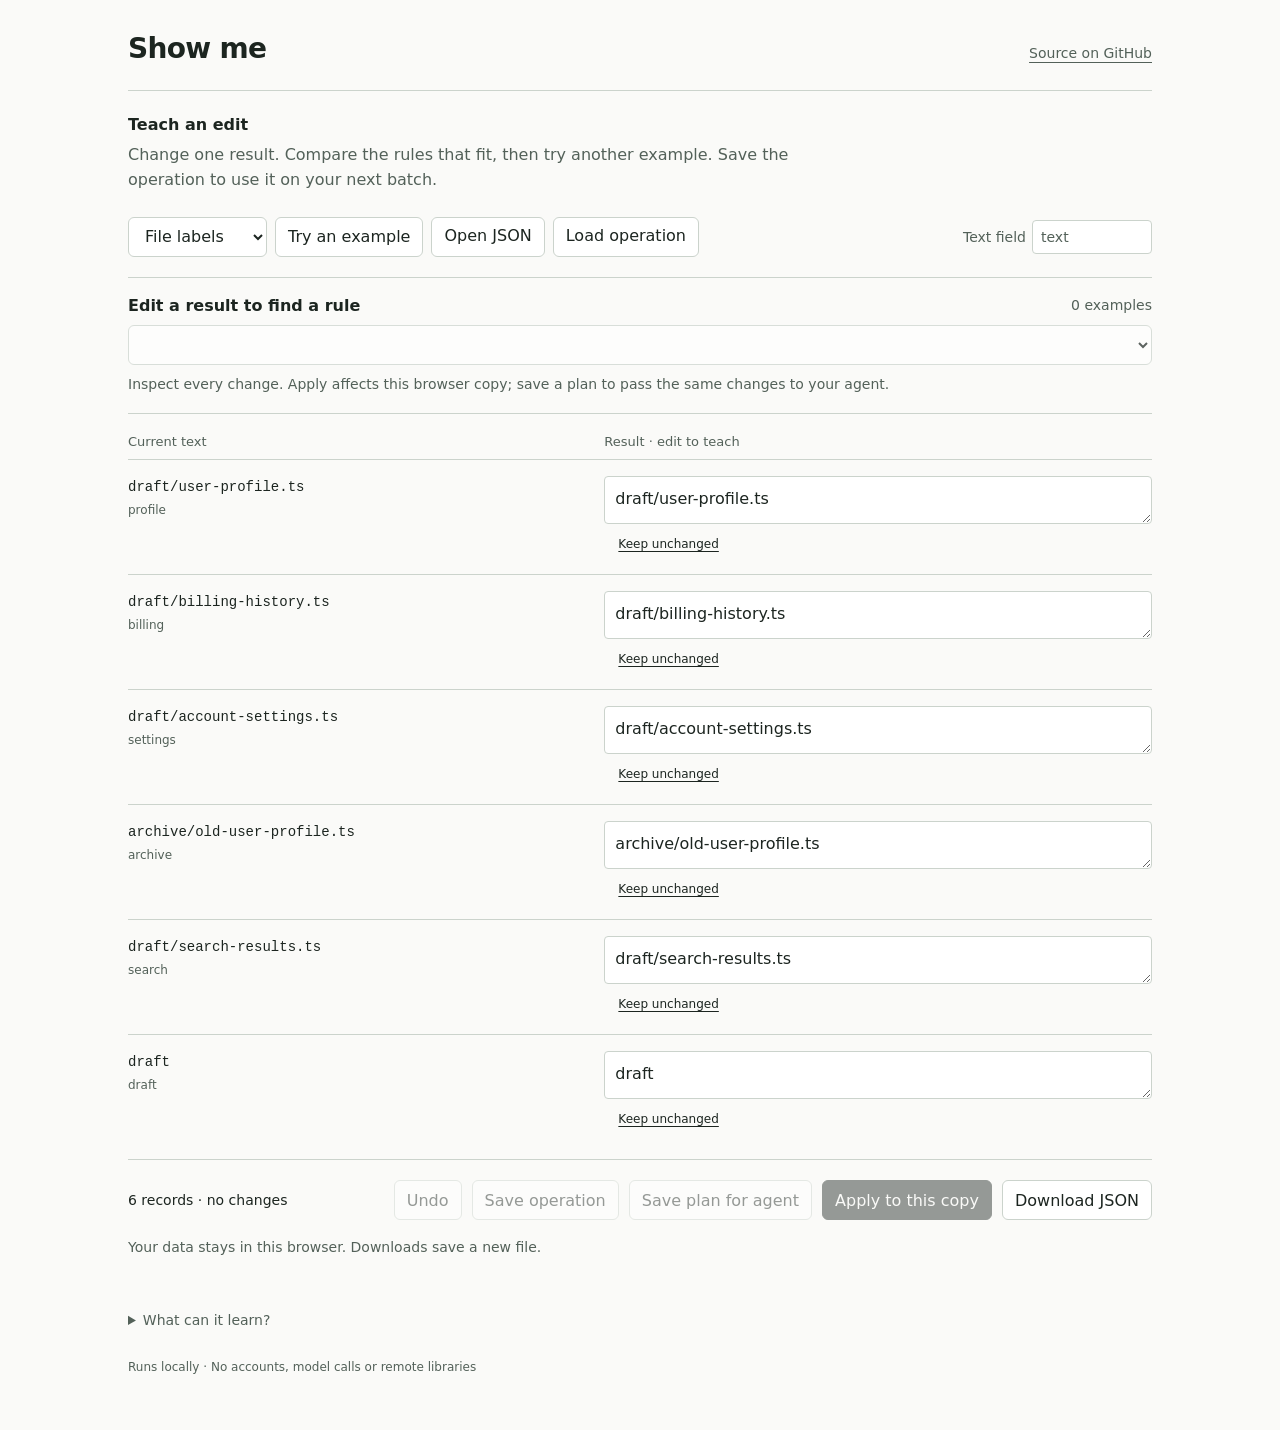
==== docs/operations.html @ 8b604f87 "Center show-me on interaction in the conversation" ====
<!doctype html>
<html lang="en">
<head>
<meta charset="utf-8">
<meta name="viewport" content="width=device-width,initial-scale=1">
<meta http-equiv="Content-Security-Policy" content="default-src 'none'; script-src 'unsafe-inline'; style-src 'unsafe-inline'; img-src data:; connect-src 'none'; base-uri 'none'; form-action 'none'">
<meta name="referrer" content="no-referrer">
<title>Show me · Teach an edit</title>
<style>
:root{color-scheme:light dark;--bg:light-dark(#fafaf8,#181a18);--fg:light-dark(#1c2520,#e6ebe6);--muted:light-dark(#536159,#a4b2a8);--line:light-dark(#cbd3cc,#424c44);--surface:light-dark(#fff,#202620);--accent:light-dark(#166742,#8ddbb0);--wash:light-dark(#e8f5ed,#243d2c);--bad:light-dark(#ad2531,#ffadb4);font-family:system-ui,-apple-system,BlinkMacSystemFont,"Segoe UI",sans-serif;font-size:16px;background:var(--bg);color:var(--fg)}
*{box-sizing:border-box}body{margin:0}main{max-width:1080px;margin:auto;padding:32px 28px 56px}header{display:flex;align-items:baseline;justify-content:space-between;gap:20px;padding-bottom:24px;border-bottom:1px solid var(--line)}a{color:inherit;text-underline-offset:4px}header a{font-size:14px;color:var(--muted)}h1{font-size:28px;line-height:1.2;font-weight:600;letter-spacing:-.025em;margin:0}h2{font-size:16px;margin:0;font-weight:600}p{margin:0;line-height:1.6}.intro{padding:24px 0;max-width:70ch}.intro p{color:var(--muted);margin-top:8px}.toolbar{display:flex;flex-wrap:wrap;align-items:center;gap:8px;margin-bottom:20px}button,select,input,textarea{font:inherit;color:inherit}button,select,.file-label{min-height:40px;border:1px solid var(--line);background:var(--surface);border-radius:6px;padding:8px 12px;cursor:pointer}button:hover,.file-label:hover{border-color:var(--accent)}button:disabled{opacity:.45;cursor:default}button:focus-visible,select:focus-visible,input:focus-visible,textarea:focus-visible,a:focus-visible,.file-label:focus-within{outline:3px solid var(--accent);outline-offset:3px}button.primary{background:var(--fg);color:var(--bg);border-color:var(--fg)}.quiet{background:transparent}.file-label input{position:absolute;width:1px;height:1px;opacity:0}.field-label{display:flex;gap:6px;align-items:center;margin-left:auto;color:var(--muted);font-size:14px}.field-label input{width:120px;padding:8px;border:1px solid var(--line);border-radius:4px;background:var(--surface)}.rule-area{border-block:1px solid var(--line);padding:18px 0;margin-bottom:20px}.rule-header{display:flex;justify-content:space-between;gap:16px;align-items:center;margin-bottom:10px}.rule-header span{font-size:14px;color:var(--muted)}#rules{width:100%;max-width:100%}#rule-help{font-size:14px;color:var(--muted);margin-top:8px}.table-head,.record{display:grid;grid-template-columns:minmax(0,1fr) minmax(0,1.2fr);gap:20px}.table-head{color:var(--muted);font-size:13px;padding-bottom:10px}.record{padding:16px 0;border-top:1px solid var(--line);align-items:start}.before{white-space:pre-wrap;overflow-wrap:anywhere;font-family:ui-monospace,SFMono-Regular,Consolas,monospace;font-size:14px;line-height:1.6}.record-id{font:12px system-ui;color:var(--muted);display:block;margin-top:4px}.result{min-width:0}.result textarea{width:100%;min-height:48px;resize:vertical;display:block;line-height:1.5;border:1px solid var(--line);border-radius:4px;padding:10px;background:var(--surface)}.result textarea.changed{background:var(--wash);color:var(--accent)}.row-actions{display:flex;gap:14px;align-items:center;margin-top:6px;flex-wrap:wrap}.row-actions button{font-size:12px;min-height:28px;padding:3px 0;border:none;background:none;text-decoration:underline;text-underline-offset:3px}.example-tag{font-size:12px;color:var(--accent)}.bottom{border-top:1px solid var(--line);padding-top:20px;display:flex;flex-wrap:wrap;gap:10px;align-items:center;margin-top:10px}#summary{margin-right:auto;font-size:14px}#status{min-height:48px;margin-top:16px;color:var(--muted);font-size:14px}#status.error{color:var(--bad)}details{margin-top:28px;color:var(--muted);font-size:14px}summary{cursor:pointer}details p{margin-top:8px;max-width:72ch}code{font-family:ui-monospace,monospace}footer{margin-top:32px;color:var(--muted);font-size:12px}::selection{background:var(--accent);color:var(--bg)}@media(max-width:600px){main{padding:20px 16px 40px}header{align-items:center}h1{font-size:24px}.table-head{display:none}.record{grid-template-columns:1fr;gap:10px}.field-label{margin-left:0;width:100%}.toolbar button,.toolbar select,.file-label{min-height:44px}.bottom button{min-height:44px}#summary{width:100%}.rule-header{align-items:start;flex-direction:column;gap:4px}.before{font-size:13px}.row-actions button{min-height:44px}}
#rule-description{display:none;overflow-wrap:anywhere;margin-top:8px;font-size:14px;color:var(--muted)}@media(max-width:600px){#rule-description{display:block}}
</style>
</head>
<body>
<main>
<header><h1>Show me</h1><a href="https://github.com/ninondev/show-me">Source on GitHub</a></header>
<section class="intro"><h2>Teach an edit</h2><p>Change one result. Compare the rules that fit, then try another example. Save the operation to use it on your next batch.</p></section>
<div class="toolbar">
  <select id="demo" aria-label="Example dataset"><option value="files">File labels</option><option value="labels">Draft labels</option></select>
  <button id="example" type="button">Try an example</button>
  <label class="file-label">Open JSON<input type="file" id="data-file" accept=".json,application/json"></label>
  <label class="file-label">Load operation<input type="file" id="recipe-file" accept=".json,application/json"></label>
  <label class="field-label">Text field<input id="field" value="text" aria-label="Text field name"></label>
</div>
<section class="rule-area" aria-label="Operation preview">
  <div class="rule-header"><h2 id="rule-title">Edit a result to find a rule</h2><span id="example-count">0 examples</span></div>
  <select id="rules" aria-label="Choose the operation to preview" disabled><option>No operation yet</option></select>
  <p id="rule-description"></p>
  <p id="rule-help">Preview changes below before applying an operation.</p>
</section>
<div class="table-head" aria-hidden="true"><span>Current text</span><span>Result · edit to teach</span></div>
<section id="records" aria-label="Before and after records"></section>
<div class="bottom">
  <span id="summary" role="status" aria-live="polite">No changes</span>
  <button id="undo" disabled>Undo</button>
  <button id="save-recipe" disabled>Save operation</button>
  <button id="save-plan" disabled>Save plan for agent</button>
  <button id="apply" class="primary" disabled>Apply to this copy</button>
  <button id="download">Download JSON</button>
</div>
<p id="status" role="status" aria-live="polite">Your data stays in this browser. Downloads save a new file.</p>
<details><summary>What can it learn?</summary><p>Literal replacements, prefixes and suffixes, case changes, outer-space trimming, and splitting words on spaces, slashes, underscores, dots or hyphens. It searches these operations locally. Use examples to distinguish rules that produce the same result on one record.</p><p>JSON records need a unique string <code>id</code> and a string in the chosen text field. Other fields are preserved. Limits: 1,000 records, 4,000 characters per text field and 2 MB per file. An exported operation contains its literal replacement text; review it before sharing.</p></details>
<footer>Runs locally · No accounts, model calls or remote libraries</footer>
</main>
<script>/* The browser and CLI share these bounded, deterministic text operations. */
(function (root) {
  'use strict';
  const LIMITS = Object.freeze({rows: 1000, text: 4000, bytes: 2_000_000, examples: 20, recipeBytes: 64_000, planBytes: 12_000_000});
  const own = (object, key) => Object.prototype.hasOwnProperty.call(object, key);
  const fail = message => { throw new Error(message); };
  const exactKeys = (value, keys) => value && typeof value === 'object' && !Array.isArray(value) &&
    Object.keys(value).length === keys.length && keys.every(key => own(value, key));
  const string = value => typeof value === 'string' && value.length <= LIMITS.text && !value.includes('\0');

  function readRows(source, field = 'text') {
    if (typeof source !== 'string' || new TextEncoder().encode(source).length > LIMITS.bytes)
      fail('Use a JSON file smaller than 2 MB.');
    if (!string(field) || !field || ['id', '__proto__', 'constructor', 'prototype'].includes(field))
      fail('Choose a text field other than id.');
    const rows = JSON.parse(source);
    if (!Array.isArray(rows) || !rows.length || rows.length > LIMITS.rows) fail('Use 1 to 1000 records.');
    const ids = new Set();
    for (const row of rows) {
      if (!row || typeof row !== 'object' || Array.isArray(row) || !own(row, 'id') ||
          !string(row.id) || !row.id || ids.has(row.id) || !own(row, field) || !string(row[field]))
        fail('Each record needs a unique string id and a string in the chosen field (up to 4000 characters).');
      ids.add(row.id);
    }
    textSpans(source, field);
    return rows;
  }

  // Locate the editable JSON strings without serializing unrelated values.
  function textSpans(source, field) {
    let at = 0;
    const space = () => { while (/\s/.test(source[at] ?? '') && at < source.length) at++; };
    function quoted() {
      const begin = at++;
      while (at < source.length) {
        if (source[at] === '\\') at += 2;
        else if (source[at++] === '"') break;
      }
      return JSON.parse(source.slice(begin, at));
    }
    function skip() {
      space();
      if (source[at] === '"') { quoted(); return; }
      if (source[at] === '[' || source[at] === '{') {
        const close = source[at++] === '[' ? ']' : '}';
        space();
        while (source[at] !== close) {
          if (source[at] === ',' || source[at] === ':') at++;
          else skip();
          space();
        }
        at++; return;
      }
      while (at < source.length && !/[\s,}\]]/.test(source[at])) at++;
    }
    space(); at++;
    const spans = [];
    space();
    while (source[at] !== ']') {
      at++; space();
      const keys = new Set(); let span;
      while (source[at] !== '}') {
        const key = quoted();
        if (keys.has(key)) fail('Duplicate record keys are not supported.');
        keys.add(key); space(); at++; space();
        const start = at; skip();
        if (key === field) span = {start, end: at};
        space(); if (source[at] === ',') { at++; space(); }
      }
      spans.push(span); at++; space(); if (source[at] === ',') { at++; space(); }
    }
    return spans;
  }

  function writeChanges(source, rows, field, changes) {
    const spans = textSpans(source, field);
    const replacements = new Map(changes.map(change => [change.id, change.after]));
    let output = '', previous = 0;
    for (const [index, row] of rows.entries()) {
      if (!replacements.has(row.id)) continue;
      const {start, end} = spans[index];
      output += source.slice(previous, start) + JSON.stringify(replacements.get(row.id));
      previous = end;
    }
    output += source.slice(previous);
    if (new TextEncoder().encode(output).length > LIMITS.bytes) fail('The result exceeds the 2 MB data limit.');
    return output;
  }

  const cases = ['keep', 'lower', 'upper', 'sentence', 'title'];
  function changeCase(value, mode) {
    if (mode === 'lower') return value.toLowerCase();
    if (mode === 'upper') return value.toUpperCase();
    if (mode === 'sentence') {
      const chars = Array.from(value.toLowerCase());
      return chars.length ? chars[0].toUpperCase() + chars.slice(1).join('') : '';
    }
    if (mode === 'title') return value.toLowerCase().replace(/(^|\s)(\S)/gu, (_, space, char) => space + char.toUpperCase());
    return value;
  }

  function validateRecipe(recipe) {
    if (!exactKeys(recipe, ['schema', 'field', 'operation']) || recipe.schema !== 1 ||
        !string(recipe.field) || !recipe.field || ['id', '__proto__', 'constructor', 'prototype'].includes(recipe.field))
      fail('Invalid recipe.');
    const op = recipe.operation;
    if (!op || typeof op !== 'object') fail('Invalid operation.');
    if (op.kind === 'replace') {
      if (!exactKeys(op, ['kind', 'find', 'with', 'at']) || !string(op.find) || !string(op.with) ||
          !['start', 'end', 'all'].includes(op.at) || (!op.find && op.at === 'all') || op.find === op.with)
        fail('Invalid literal replacement.');
    } else if (op.kind === 'case') {
      if (!exactKeys(op, ['kind', 'mode', 'trim']) || !cases.includes(op.mode) || typeof op.trim !== 'boolean')
        fail('Invalid case operation.');
    } else if (op.kind === 'tokens') {
      if (!exactKeys(op, ['kind', 'dropStart', 'dropEnd', 'join', 'mode']) ||
          !Number.isInteger(op.dropStart) || op.dropStart < 0 || op.dropStart > 8 ||
          !Number.isInteger(op.dropEnd) || op.dropEnd < 0 || op.dropEnd > 8 ||
          ![' ', '-', '_', '.', '/', ''].includes(op.join) || !cases.includes(op.mode))
        fail('Invalid word operation.');
    } else fail('Unknown operation.');
    return recipe;
  }

  function transform(value, operation) {
    const op = operation;
    if (op.kind === 'case') return changeCase(op.trim ? value.trim() : value, op.mode);
    if (op.kind === 'tokens') {
      const parts = value.split(/[\s/_.-]+/u).filter(Boolean);
      if (parts.length <= op.dropStart + op.dropEnd) return value;
      return changeCase(parts.slice(op.dropStart, parts.length - op.dropEnd).join(op.join), op.mode);
    }
    if (op.at === 'start') return value.startsWith(op.find) ? op.with + value.slice(op.find.length) : value;
    if (op.at === 'end') return value.endsWith(op.find) ? value.slice(0, value.length - op.find.length) + op.with : value;
    return value.split(op.find).join(op.with);
  }

  function suggest(rows, examples, field = 'text') {
    readRows(JSON.stringify(rows), field);
    if (!Array.isArray(examples) || examples.length > LIMITS.examples) fail('Use up to 20 example edits.');
    const seen = new Set();
    const pairs = examples.map(example => {
      if (!exactKeys(example, ['id', 'after']) || !string(example.after) || seen.has(example.id)) fail('Invalid example.');
      const row = rows.find(row => row.id === example.id);
      if (!row) fail('An example refers to a missing record.');
      seen.add(example.id);
      return {before: row[field], after: example.after};
    });
    const changed = pairs.find(pair => pair.before !== pair.after);
    if (!changed) return [];
    const candidates = [];
    const add = operation => candidates.push({schema: 1, field, operation});
    const a = Array.from(changed.before), b = Array.from(changed.after);
    let start = 0, end = 0;
    while (start < Math.min(a.length, b.length) && a[start] === b[start]) start++;
    while (end < Math.min(a.length, b.length) - start && a[a.length - 1 - end] === b[b.length - 1 - end]) end++;
    const find = a.slice(start, a.length - end).join('');
    const replacement = b.slice(start, b.length - end).join('');
    if (start === 0) add({kind: 'replace', find, with: replacement, at: 'start'});
    if (end === 0) add({kind: 'replace', find, with: replacement, at: 'end'});
    if (find) add({kind: 'replace', find, with: replacement, at: 'all'});
    for (const trim of [false, true]) for (const mode of cases) add({kind: 'case', mode, trim});
    const length = changed.before.split(/[\s/_.-]+/u).filter(Boolean).length;
    for (let dropStart = 0; dropStart <= Math.min(8, length - 1); dropStart++) {
      for (let dropEnd = 0; dropEnd <= Math.min(8, length - dropStart - 1); dropEnd++) {
        for (const join of [' ', '-', '_', '.', '/', '']) for (const mode of cases)
          add({kind: 'tokens', dropStart, dropEnd, join, mode});
      }
    }
    const keys = new Set();
    return candidates.filter(recipe => {
      const key = JSON.stringify(recipe);
      if (keys.has(key) || !pairs.every(pair => transform(pair.before, recipe.operation) === pair.after)) return false;
      keys.add(key);
      return true;
    }).sort((left, right) => Number(left.operation.kind === 'replace' && left.operation.find === changed.before) -
      Number(right.operation.kind === 'replace' && right.operation.find === changed.before));
  }

  function describe(recipe) {
    validateRecipe(recipe);
    const op = recipe.operation, quote = value => JSON.stringify(value);
    if (op.kind === 'replace') {
      if (!op.find) return `${op.at === 'start' ? 'Add prefix' : 'Add suffix'} ${quote(op.with)}`;
      return `Replace ${quote(op.find)} with ${quote(op.with)} ${op.at === 'all' ? 'everywhere' : 'at the ' + op.at}`;
    }
    const mode = {keep: 'keep case', lower: 'lowercase', upper: 'UPPERCASE', sentence: 'Sentence case', title: 'Title Case'}[op.mode];
    if (op.kind === 'case') return (op.trim ? 'Trim outer spaces; ' : '') + mode;
    return `Split on spaces / _ . -; drop ${op.dropStart} from start and ${op.dropEnd} from end; join with ${quote(op.join)}; ${mode}`;
  }

  function preview(rows, recipe, selected = null) {
    validateRecipe(recipe);
    readRows(JSON.stringify(rows), recipe.field);
    if (selected !== null && (!Array.isArray(selected) || new Set(selected).size !== selected.length ||
        selected.some(id => !rows.some(row => row.id === id)))) fail('Invalid record selection.');
    const ids = selected === null ? null : new Set(selected);
    return rows.map(row => {
      const before = row[recipe.field];
      const after = ids === null || ids.has(row.id) ? transform(before, recipe.operation) : before;
      if (!string(after)) fail('A result exceeds the 4000-character limit.');
      return {id: row.id, before, after};
    }).filter(change => change.before !== change.after);
  }

  async function hash(text) {
    const bytes = await root.crypto.subtle.digest('SHA-256', new TextEncoder().encode(text));
    return Array.from(new Uint8Array(bytes), byte => byte.toString(16).padStart(2, '0')).join('');
  }

  async function makePlan(source, recipe, selected = null) {
    validateRecipe(recipe);
    const rows = readRows(source, recipe.field);
    const changes = preview(rows, recipe, selected);
    if (!changes.length) fail('This operation changes no records.');
    writeChanges(source, rows, recipe.field, changes);
    const plan = {schema: 1, sourceHash: await hash(source), recipe, selected, changes};
    if (new TextEncoder().encode(JSON.stringify(plan, null, 2)).length > LIMITS.planBytes) fail('This plan exceeds the 12 MB plan limit.');
    return plan;
  }

  async function execute(source, plan) {
    if (!exactKeys(plan, ['schema', 'sourceHash', 'recipe', 'selected', 'changes']) || plan.schema !== 1)
      fail('Invalid plan.');
    if (await hash(source) !== plan.sourceHash) fail('The source changed. Preview the operation again.');
    const expected = await makePlan(source, plan.recipe, plan.selected);
    if (JSON.stringify(expected) !== JSON.stringify(plan)) fail('The plan changed. Preview the operation again.');
    const rows = readRows(source, plan.recipe.field);
    return writeChanges(source, rows, plan.recipe.field, plan.changes);
  }

  const api = {LIMITS, readRows, validateRecipe, suggest, describe, preview, hash, makePlan, execute};
  if (typeof module !== 'undefined' && module.exports) module.exports = api;
  else root.ShowMeOperations = api;
})(globalThis);
</script>
<script type="application/json" id="boot">{"source":"[\n  {\"id\":\"profile\",\"text\":\"draft/user-profile.ts\",\"team\":\"accounts\"},\n  {\"id\":\"billing\",\"text\":\"draft/billing-history.ts\",\"team\":\"payments\"},\n  {\"id\":\"settings\",\"text\":\"draft/account-settings.ts\",\"team\":\"accounts\"},\n  {\"id\":\"archive\",\"text\":\"archive/old-user-profile.ts\",\"team\":\"archive\"},\n  {\"id\":\"search\",\"text\":\"draft/search-results.ts\",\"team\":\"search\"},\n  {\"id\":\"draft\",\"text\":\"draft\",\"team\":\"notes\"}\n]\n","field":"text"}</script>
<script>
(() => {
  'use strict';
  const ops = window.ShowMeOperations;
  const $ = id => document.getElementById(id);
  const demos = {
    files: [
      {id:'profile',text:'draft/user-profile.ts',team:'accounts'},
      {id:'billing',text:'draft/billing-history.ts',team:'payments'},
      {id:'settings',text:'draft/account-settings.ts',team:'accounts'},
      {id:'archive',text:'archive/old-user-profile.ts',team:'archive'},
      {id:'search',text:'draft/search-results.ts',team:'search'},
      {id:'draft',text:'draft',team:'notes'}],
    labels: [
      {id:'one',text:'[draft] Setup guide',category:'guide'},
      {id:'two',text:'[draft] API reference',category:'reference'},
      {id:'three',text:'Notes on [draft] status',category:'notes'},
      {id:'four',text:'[draft] Quick start',category:'guide'},
      {id:'five',text:'Release notes',category:'notes'}]
  };
  const boot = JSON.parse($('boot').textContent);
  let source = boot.source, field = boot.field, rows, rules = [], selected = 0, imported = false, busy = false;
  let examples = new Map(), history = [], lastRecipe = null;
  $('field').value = field;
  function message(text, error = false) { $('status').textContent = text; $('status').classList.toggle('error', error); }
  function rule() { return rules[selected]; }
  function compute() {
    if (!imported) rules = ops.suggest(rows, [...examples].map(([id, after]) => ({id, after})), field);
    selected = Math.min(selected, Math.max(0, rules.length - 1));
  }
  function teach(id, value, remove = false) {
    const next = new Map(examples);
    if (remove) next.delete(id); else next.set(id, value);
    try {
      const candidates = ops.suggest(rows, [...next].map(([id, after]) => ({id, after})), field);
      if (candidates.length) ops.preview(rows, candidates[0]);
      examples = next; rules = candidates; selected = 0; imported = false;
      message('Example updated. Review the proposed changes.');
    } catch (error) { rules = []; message(error.message, true); }
    refresh();
  }
  function refresh() {
    let changes = [];
    try { changes = rule() ? ops.preview(rows, rule()) : []; }
    catch (error) { rules = []; selected = 0; message(error.message, true); }
    $('rules').replaceChildren();
    for (const [index, recipe] of rules.entries()) {
      const option = document.createElement('option'); option.value = index; option.textContent = ops.describe(recipe); $('rules').append(option);
    }
    if (!rules.length) { const option = document.createElement('option'); option.textContent = examples.size ? 'No supported rule fits every example' : 'No operation yet'; $('rules').append(option); }
    $('rules').value = String(selected); $('rules').disabled = busy || !rules.length;
    $('rule-description').textContent = rule() ? ops.describe(rule()) : '';
    $('rule-title').textContent = imported ? 'Saved operation' : rules.length ? `${rules.length} ${rules.length === 1 ? 'rule fits' : 'rules fit'} your examples` : examples.size ? 'Try a different example' : 'Edit a result to find a rule';
    $('example-count').textContent = `${examples.size} ${examples.size === 1 ? 'example' : 'examples'}`;
    $('rule-help').textContent = rules.length > 1 ? 'Choose a rule to compare its results. Keep a record unchanged to rule out an unwanted edit.' : 'Inspect every change. Apply affects this browser copy; save a plan to pass the same changes to your agent.';
    const after = new Map(changes.map(change => [change.id, change.after]));
    for (const [index, row] of rows.entries()) {
      const input = document.getElementById('edit-' + index);
      const value = examples.has(row.id) ? examples.get(row.id) : (after.get(row.id) ?? row[field]);
      if (document.activeElement !== input) input.value = value;
      input.classList.toggle('changed', value !== row[field]);
      input.disabled = busy;
      const tag = input.parentElement.querySelector('.example-tag');
      tag.textContent = examples.has(row.id) ? (value === row[field] ? 'Keep unchanged' : 'Your example') : '';
      input.parentElement.querySelector('[data-clear]').hidden = !examples.has(row.id);
    }
    $('summary').textContent = changes.length ? `${changes.length} of ${rows.length} records will change` : `${rows.length} records · no changes`;
    for (const id of ['apply', 'save-plan']) $(id).disabled = busy || !changes.length;
    $('save-recipe').disabled = busy || (!rule() && !lastRecipe); $('undo').disabled = busy || !history.length;
    for (const id of ['demo', 'example', 'data-file', 'recipe-file', 'field', 'download']) $(id).disabled = busy;
    for (const button of $('records').querySelectorAll('button')) button.disabled = busy;
  }
  function renderRows() {
    $('records').replaceChildren();
    rows.forEach((row, index) => {
      const record = document.createElement('div'); record.className = 'record';
      const before = document.createElement('div'); before.className = 'before'; before.textContent = row[field];
      const id = document.createElement('span'); id.className = 'record-id'; id.textContent = row.id; before.append(id);
      const result = document.createElement('div'); result.className = 'result';
      const input = document.createElement('textarea'); input.id = 'edit-' + index; input.rows = 1; input.maxLength = 4000; input.value = row[field]; input.setAttribute('aria-label', 'Result for ' + row.id);
      input.addEventListener('input', () => {
        teach(row.id, input.value);
      });
      const actions = document.createElement('div'); actions.className = 'row-actions';
      const tag = document.createElement('span'); tag.className = 'example-tag';
      const keep = document.createElement('button'); keep.type = 'button'; keep.textContent = 'Keep unchanged'; keep.setAttribute('aria-label', 'Keep ' + row.id + ' unchanged');
      keep.onclick = () => teach(row.id, row[field]);
      const clear = document.createElement('button'); clear.type = 'button'; clear.textContent = 'Remove example'; clear.dataset.clear = ''; clear.hidden = true; clear.setAttribute('aria-label', 'Remove example for ' + row.id);
      clear.onclick = () => teach(row.id, '', true);
      actions.append(tag, keep, clear); result.append(input, actions); record.append(before, result); $('records').append(record);
    });
    refresh();
  }
  function load(text, nextField, resetHistory = true) {
    const parsed = ops.readRows(text, nextField);
    source = text; field = nextField; rows = parsed; examples.clear(); rules = []; selected = 0; imported = false;
    if (resetHistory) { history = []; lastRecipe = null; } $('field').value = field; renderRows();
  }
  function download(name, value, type = 'application/json') {
    const url = URL.createObjectURL(new Blob([value], {type}));
    const anchor = document.createElement('a'); anchor.href = url; anchor.download = name; anchor.click(); setTimeout(() => URL.revokeObjectURL(url), 1000);
  }
  async function guarded(action) {
    if (busy) return;
    busy = true;
    try { refresh(); await action(); } catch (error) { message(error.message, true); }
    finally { busy = false; refresh(); }
  }
  $('rules').onchange = () => { selected = Number($('rules').value); refresh(); };
  $('demo').onchange = () => { load(JSON.stringify(demos[$('demo').value], null, 2) + '\n', 'text'); message('Example data loaded. Try an example or edit any result.'); };
  $('example').onclick = () => {
    load(JSON.stringify(demos[$('demo').value], null, 2) + '\n', 'text');
    examples.set(rows[0].id, $('demo').value === 'files' ? 'User profile' : 'Setup guide');
    compute(); refresh(); message($('demo').value === 'labels' ? 'The prefix and everywhere rules both fit. Keep the notes record unchanged to distinguish them.' : 'Compare the rules, then edit another result to narrow the choice.');
  };
  $('field').onchange = () => { try { load(source, $('field').value); } catch (error) { $('field').value = field; message(error.message, true); } };
  $('data-file').onchange = async event => {
    const file = event.target.files[0]; if (!file) return;
    await guarded(async () => {
      if (file.size > ops.LIMITS.bytes) throw new Error('Use a file smaller than 2 MB.');
      const reusable = rule() || lastRecipe;
      const text = await file.text();
      const nextRows = ops.readRows(text, field);
      if (reusable && reusable.field === field) ops.preview(nextRows, reusable);
      load(text, field);
      if (reusable && reusable.field === field) { imported = true; rules = [reusable]; refresh(); }
      message('Loaded ' + file.name + (reusable ? '. Review the saved operation on this batch.' : '.'));
    });
    event.target.value = '';
  };
  $('recipe-file').onchange = async event => {
    const file = event.target.files[0]; if (!file) return;
    await guarded(async () => {
      if (file.size > ops.LIMITS.recipeBytes) throw new Error('This operation file is too large.');
      const recipe = ops.validateRecipe(JSON.parse(await file.text()));
      ops.preview(ops.readRows(source, recipe.field), recipe);
      field = recipe.field; $('field').value = field; examples.clear(); imported = true; rules = [recipe]; selected = 0; renderRows(); message('Saved operation loaded. Review its effect on this batch.');
    });
    event.target.value = '';
  };
  $('save-recipe').onclick = () => guarded(async () => { download('show-me-operation.json', JSON.stringify(rule() || lastRecipe, null, 2) + '\n'); message('Operation downloaded. Load it with a new batch to reuse it.'); });
  $('save-plan').onclick = () => guarded(async () => { const plan = await ops.makePlan(source, rule()); download('show-me-plan.json', JSON.stringify(plan, null, 2) + '\n'); message('Plan downloaded. It applies only to this exact source version.'); });
  $('apply').onclick = () => guarded(async () => {
    const plan = await ops.makePlan(source, rule()); const result = await ops.execute(source, plan);
    lastRecipe = rule(); history.push({source, field, recipe: lastRecipe}); if (history.length > 10) history.shift();
    load(result, field, false); message(`Applied ${plan.changes.length} changes to this copy. Download JSON to save the result.`);
  });
  $('undo').onclick = () => { const prior = history.pop(); if (!prior) return; load(prior.source, prior.field, false); imported = true; rules = [prior.recipe]; refresh(); message('Previous batch restored.'); };
  $('download').onclick = () => download('show-me-result.json', source);
  load(source, field);
})();
</script>
</body>
</html>
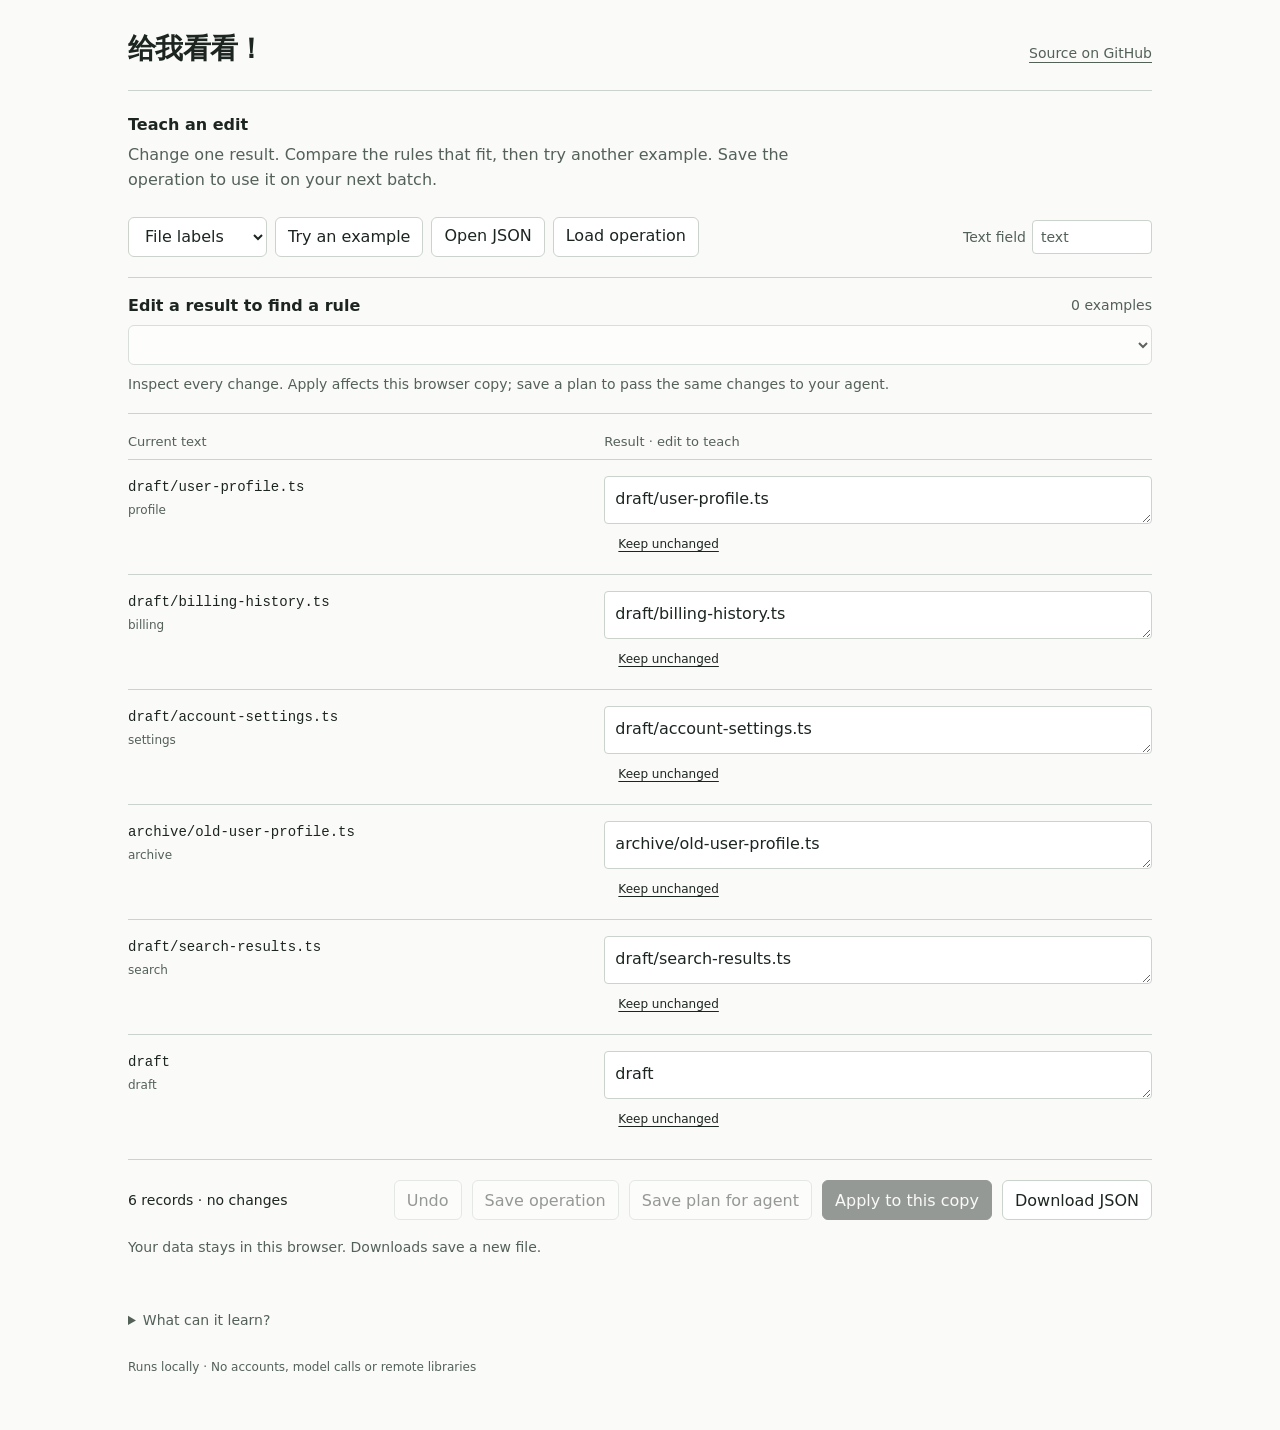
==== commit 445f1897: "项目改名为「给我看看！」，中文说明设为首页" ====
--- a/docs/operations.html
+++ b/docs/operations.html
@@ -5,7 +5,7 @@
 <meta name="viewport" content="width=device-width,initial-scale=1">
 <meta http-equiv="Content-Security-Policy" content="default-src 'none'; script-src 'unsafe-inline'; style-src 'unsafe-inline'; img-src data:; connect-src 'none'; base-uri 'none'; form-action 'none'">
 <meta name="referrer" content="no-referrer">
-<title>Show me · Teach an edit</title>
+<title>给我看看！ Teach an edit</title>
 <style>
 :root{color-scheme:light dark;--bg:light-dark(#fafaf8,#181a18);--fg:light-dark(#1c2520,#e6ebe6);--muted:light-dark(#536159,#a4b2a8);--line:light-dark(#cbd3cc,#424c44);--surface:light-dark(#fff,#202620);--accent:light-dark(#166742,#8ddbb0);--wash:light-dark(#e8f5ed,#243d2c);--bad:light-dark(#ad2531,#ffadb4);font-family:system-ui,-apple-system,BlinkMacSystemFont,"Segoe UI",sans-serif;font-size:16px;background:var(--bg);color:var(--fg)}
 *{box-sizing:border-box}body{margin:0}main{max-width:1080px;margin:auto;padding:32px 28px 56px}header{display:flex;align-items:baseline;justify-content:space-between;gap:20px;padding-bottom:24px;border-bottom:1px solid var(--line)}a{color:inherit;text-underline-offset:4px}header a{font-size:14px;color:var(--muted)}h1{font-size:28px;line-height:1.2;font-weight:600;letter-spacing:-.025em;margin:0}h2{font-size:16px;margin:0;font-weight:600}p{margin:0;line-height:1.6}.intro{padding:24px 0;max-width:70ch}.intro p{color:var(--muted);margin-top:8px}.toolbar{display:flex;flex-wrap:wrap;align-items:center;gap:8px;margin-bottom:20px}button,select,input,textarea{font:inherit;color:inherit}button,select,.file-label{min-height:40px;border:1px solid var(--line);background:var(--surface);border-radius:6px;padding:8px 12px;cursor:pointer}button:hover,.file-label:hover{border-color:var(--accent)}button:disabled{opacity:.45;cursor:default}button:focus-visible,select:focus-visible,input:focus-visible,textarea:focus-visible,a:focus-visible,.file-label:focus-within{outline:3px solid var(--accent);outline-offset:3px}button.primary{background:var(--fg);color:var(--bg);border-color:var(--fg)}.quiet{background:transparent}.file-label input{position:absolute;width:1px;height:1px;opacity:0}.field-label{display:flex;gap:6px;align-items:center;margin-left:auto;color:var(--muted);font-size:14px}.field-label input{width:120px;padding:8px;border:1px solid var(--line);border-radius:4px;background:var(--surface)}.rule-area{border-block:1px solid var(--line);padding:18px 0;margin-bottom:20px}.rule-header{display:flex;justify-content:space-between;gap:16px;align-items:center;margin-bottom:10px}.rule-header span{font-size:14px;color:var(--muted)}#rules{width:100%;max-width:100%}#rule-help{font-size:14px;color:var(--muted);margin-top:8px}.table-head,.record{display:grid;grid-template-columns:minmax(0,1fr) minmax(0,1.2fr);gap:20px}.table-head{color:var(--muted);font-size:13px;padding-bottom:10px}.record{padding:16px 0;border-top:1px solid var(--line);align-items:start}.before{white-space:pre-wrap;overflow-wrap:anywhere;font-family:ui-monospace,SFMono-Regular,Consolas,monospace;font-size:14px;line-height:1.6}.record-id{font:12px system-ui;color:var(--muted);display:block;margin-top:4px}.result{min-width:0}.result textarea{width:100%;min-height:48px;resize:vertical;display:block;line-height:1.5;border:1px solid var(--line);border-radius:4px;padding:10px;background:var(--surface)}.result textarea.changed{background:var(--wash);color:var(--accent)}.row-actions{display:flex;gap:14px;align-items:center;margin-top:6px;flex-wrap:wrap}.row-actions button{font-size:12px;min-height:28px;padding:3px 0;border:none;background:none;text-decoration:underline;text-underline-offset:3px}.example-tag{font-size:12px;color:var(--accent)}.bottom{border-top:1px solid var(--line);padding-top:20px;display:flex;flex-wrap:wrap;gap:10px;align-items:center;margin-top:10px}#summary{margin-right:auto;font-size:14px}#status{min-height:48px;margin-top:16px;color:var(--muted);font-size:14px}#status.error{color:var(--bad)}details{margin-top:28px;color:var(--muted);font-size:14px}summary{cursor:pointer}details p{margin-top:8px;max-width:72ch}code{font-family:ui-monospace,monospace}footer{margin-top:32px;color:var(--muted);font-size:12px}::selection{background:var(--accent);color:var(--bg)}@media(max-width:600px){main{padding:20px 16px 40px}header{align-items:center}h1{font-size:24px}.table-head{display:none}.record{grid-template-columns:1fr;gap:10px}.field-label{margin-left:0;width:100%}.toolbar button,.toolbar select,.file-label{min-height:44px}.bottom button{min-height:44px}#summary{width:100%}.rule-header{align-items:start;flex-direction:column;gap:4px}.before{font-size:13px}.row-actions button{min-height:44px}}
@@ -14,7 +14,7 @@
 </head>
 <body>
 <main>
-<header><h1>Show me</h1><a href="https://github.com/ninondev/show-me">Source on GitHub</a></header>
+<header><h1>给我看看！</h1><a href="https://github.com/ninondev/show-me">Source on GitHub</a></header>
 <section class="intro"><h2>Teach an edit</h2><p>Change one result. Compare the rules that fit, then try another example. Save the operation to use it on your next batch.</p></section>
 <div class="toolbar">
   <select id="demo" aria-label="Example dataset"><option value="files">File labels</option><option value="labels">Draft labels</option></select>
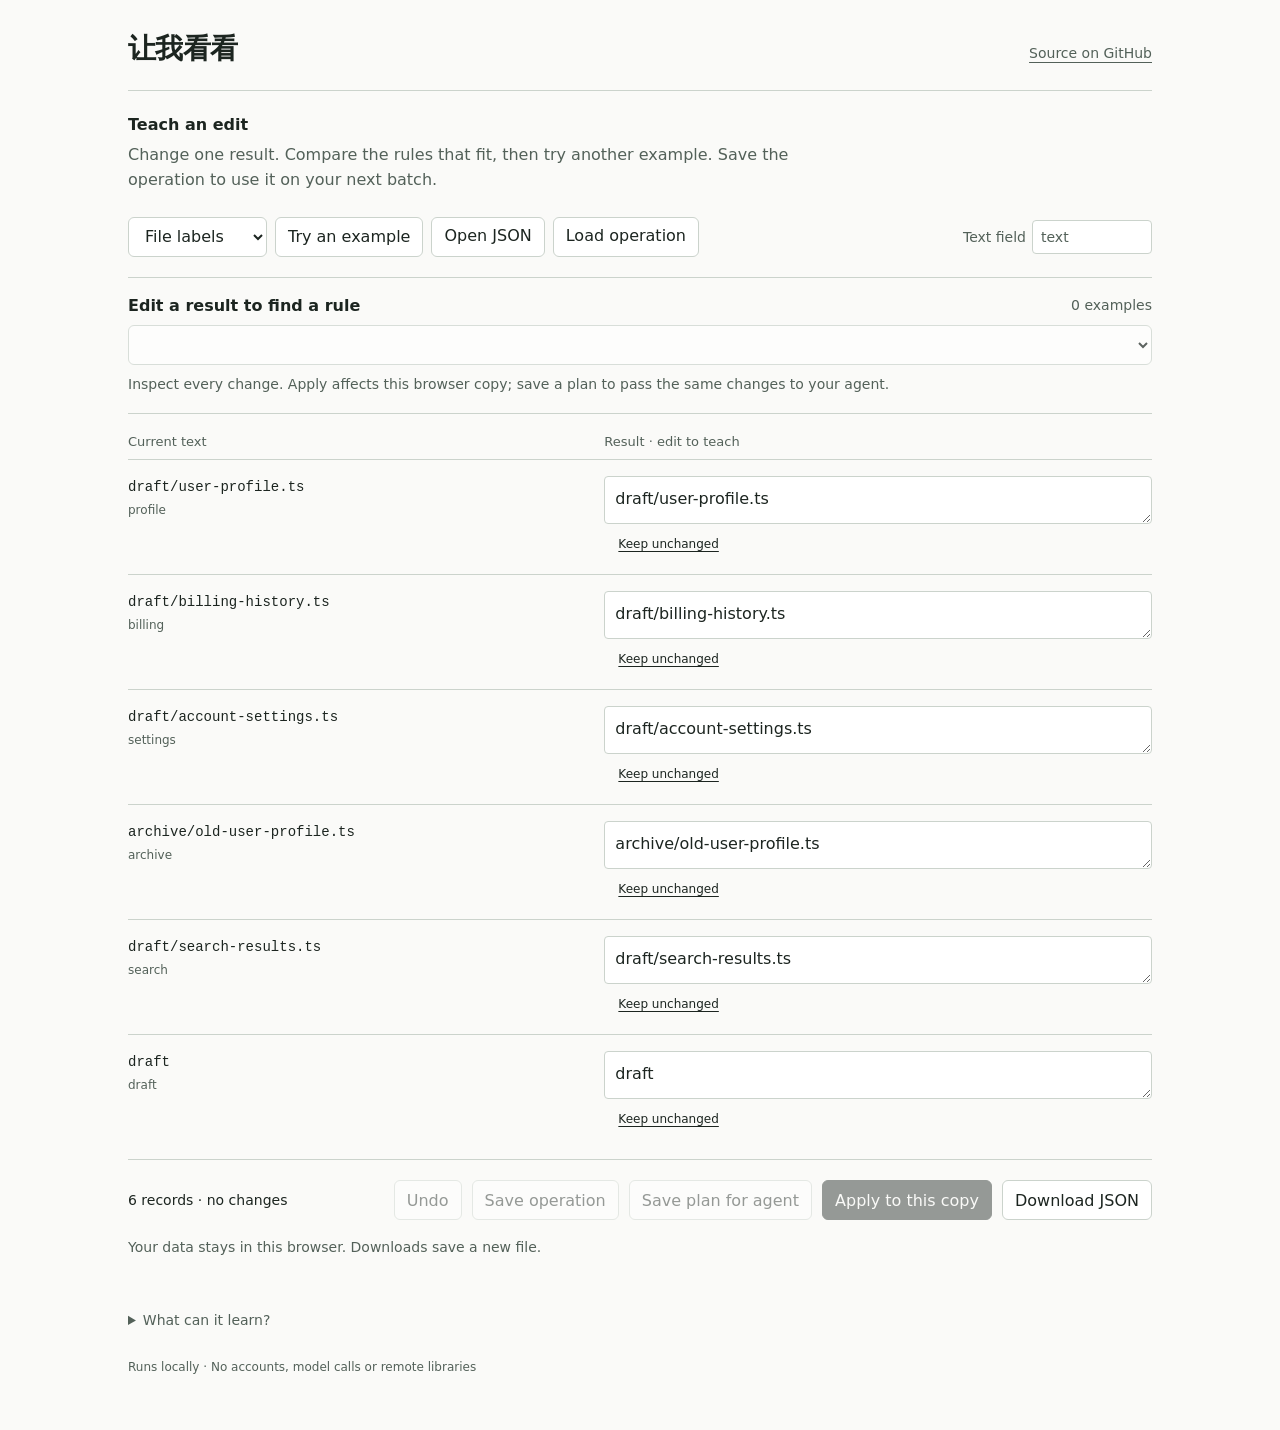
==== commit a09a95dd: "中文名改为「让我看看」，更新介绍和触发词" ====
--- a/docs/operations.html
+++ b/docs/operations.html
@@ -5,7 +5,7 @@
 <meta name="viewport" content="width=device-width,initial-scale=1">
 <meta http-equiv="Content-Security-Policy" content="default-src 'none'; script-src 'unsafe-inline'; style-src 'unsafe-inline'; img-src data:; connect-src 'none'; base-uri 'none'; form-action 'none'">
 <meta name="referrer" content="no-referrer">
-<title>给我看看！ Teach an edit</title>
+<title>让我看看 Teach an edit</title>
 <style>
 :root{color-scheme:light dark;--bg:light-dark(#fafaf8,#181a18);--fg:light-dark(#1c2520,#e6ebe6);--muted:light-dark(#536159,#a4b2a8);--line:light-dark(#cbd3cc,#424c44);--surface:light-dark(#fff,#202620);--accent:light-dark(#166742,#8ddbb0);--wash:light-dark(#e8f5ed,#243d2c);--bad:light-dark(#ad2531,#ffadb4);font-family:system-ui,-apple-system,BlinkMacSystemFont,"Segoe UI",sans-serif;font-size:16px;background:var(--bg);color:var(--fg)}
 *{box-sizing:border-box}body{margin:0}main{max-width:1080px;margin:auto;padding:32px 28px 56px}header{display:flex;align-items:baseline;justify-content:space-between;gap:20px;padding-bottom:24px;border-bottom:1px solid var(--line)}a{color:inherit;text-underline-offset:4px}header a{font-size:14px;color:var(--muted)}h1{font-size:28px;line-height:1.2;font-weight:600;letter-spacing:-.025em;margin:0}h2{font-size:16px;margin:0;font-weight:600}p{margin:0;line-height:1.6}.intro{padding:24px 0;max-width:70ch}.intro p{color:var(--muted);margin-top:8px}.toolbar{display:flex;flex-wrap:wrap;align-items:center;gap:8px;margin-bottom:20px}button,select,input,textarea{font:inherit;color:inherit}button,select,.file-label{min-height:40px;border:1px solid var(--line);background:var(--surface);border-radius:6px;padding:8px 12px;cursor:pointer}button:hover,.file-label:hover{border-color:var(--accent)}button:disabled{opacity:.45;cursor:default}button:focus-visible,select:focus-visible,input:focus-visible,textarea:focus-visible,a:focus-visible,.file-label:focus-within{outline:3px solid var(--accent);outline-offset:3px}button.primary{background:var(--fg);color:var(--bg);border-color:var(--fg)}.quiet{background:transparent}.file-label input{position:absolute;width:1px;height:1px;opacity:0}.field-label{display:flex;gap:6px;align-items:center;margin-left:auto;color:var(--muted);font-size:14px}.field-label input{width:120px;padding:8px;border:1px solid var(--line);border-radius:4px;background:var(--surface)}.rule-area{border-block:1px solid var(--line);padding:18px 0;margin-bottom:20px}.rule-header{display:flex;justify-content:space-between;gap:16px;align-items:center;margin-bottom:10px}.rule-header span{font-size:14px;color:var(--muted)}#rules{width:100%;max-width:100%}#rule-help{font-size:14px;color:var(--muted);margin-top:8px}.table-head,.record{display:grid;grid-template-columns:minmax(0,1fr) minmax(0,1.2fr);gap:20px}.table-head{color:var(--muted);font-size:13px;padding-bottom:10px}.record{padding:16px 0;border-top:1px solid var(--line);align-items:start}.before{white-space:pre-wrap;overflow-wrap:anywhere;font-family:ui-monospace,SFMono-Regular,Consolas,monospace;font-size:14px;line-height:1.6}.record-id{font:12px system-ui;color:var(--muted);display:block;margin-top:4px}.result{min-width:0}.result textarea{width:100%;min-height:48px;resize:vertical;display:block;line-height:1.5;border:1px solid var(--line);border-radius:4px;padding:10px;background:var(--surface)}.result textarea.changed{background:var(--wash);color:var(--accent)}.row-actions{display:flex;gap:14px;align-items:center;margin-top:6px;flex-wrap:wrap}.row-actions button{font-size:12px;min-height:28px;padding:3px 0;border:none;background:none;text-decoration:underline;text-underline-offset:3px}.example-tag{font-size:12px;color:var(--accent)}.bottom{border-top:1px solid var(--line);padding-top:20px;display:flex;flex-wrap:wrap;gap:10px;align-items:center;margin-top:10px}#summary{margin-right:auto;font-size:14px}#status{min-height:48px;margin-top:16px;color:var(--muted);font-size:14px}#status.error{color:var(--bad)}details{margin-top:28px;color:var(--muted);font-size:14px}summary{cursor:pointer}details p{margin-top:8px;max-width:72ch}code{font-family:ui-monospace,monospace}footer{margin-top:32px;color:var(--muted);font-size:12px}::selection{background:var(--accent);color:var(--bg)}@media(max-width:600px){main{padding:20px 16px 40px}header{align-items:center}h1{font-size:24px}.table-head{display:none}.record{grid-template-columns:1fr;gap:10px}.field-label{margin-left:0;width:100%}.toolbar button,.toolbar select,.file-label{min-height:44px}.bottom button{min-height:44px}#summary{width:100%}.rule-header{align-items:start;flex-direction:column;gap:4px}.before{font-size:13px}.row-actions button{min-height:44px}}
@@ -14,7 +14,7 @@
 </head>
 <body>
 <main>
-<header><h1>给我看看！</h1><a href="https://github.com/ninondev/show-me">Source on GitHub</a></header>
+<header><h1>让我看看</h1><a href="https://github.com/ninondev/show-me">Source on GitHub</a></header>
 <section class="intro"><h2>Teach an edit</h2><p>Change one result. Compare the rules that fit, then try another example. Save the operation to use it on your next batch.</p></section>
 <div class="toolbar">
   <select id="demo" aria-label="Example dataset"><option value="files">File labels</option><option value="labels">Draft labels</option></select>
